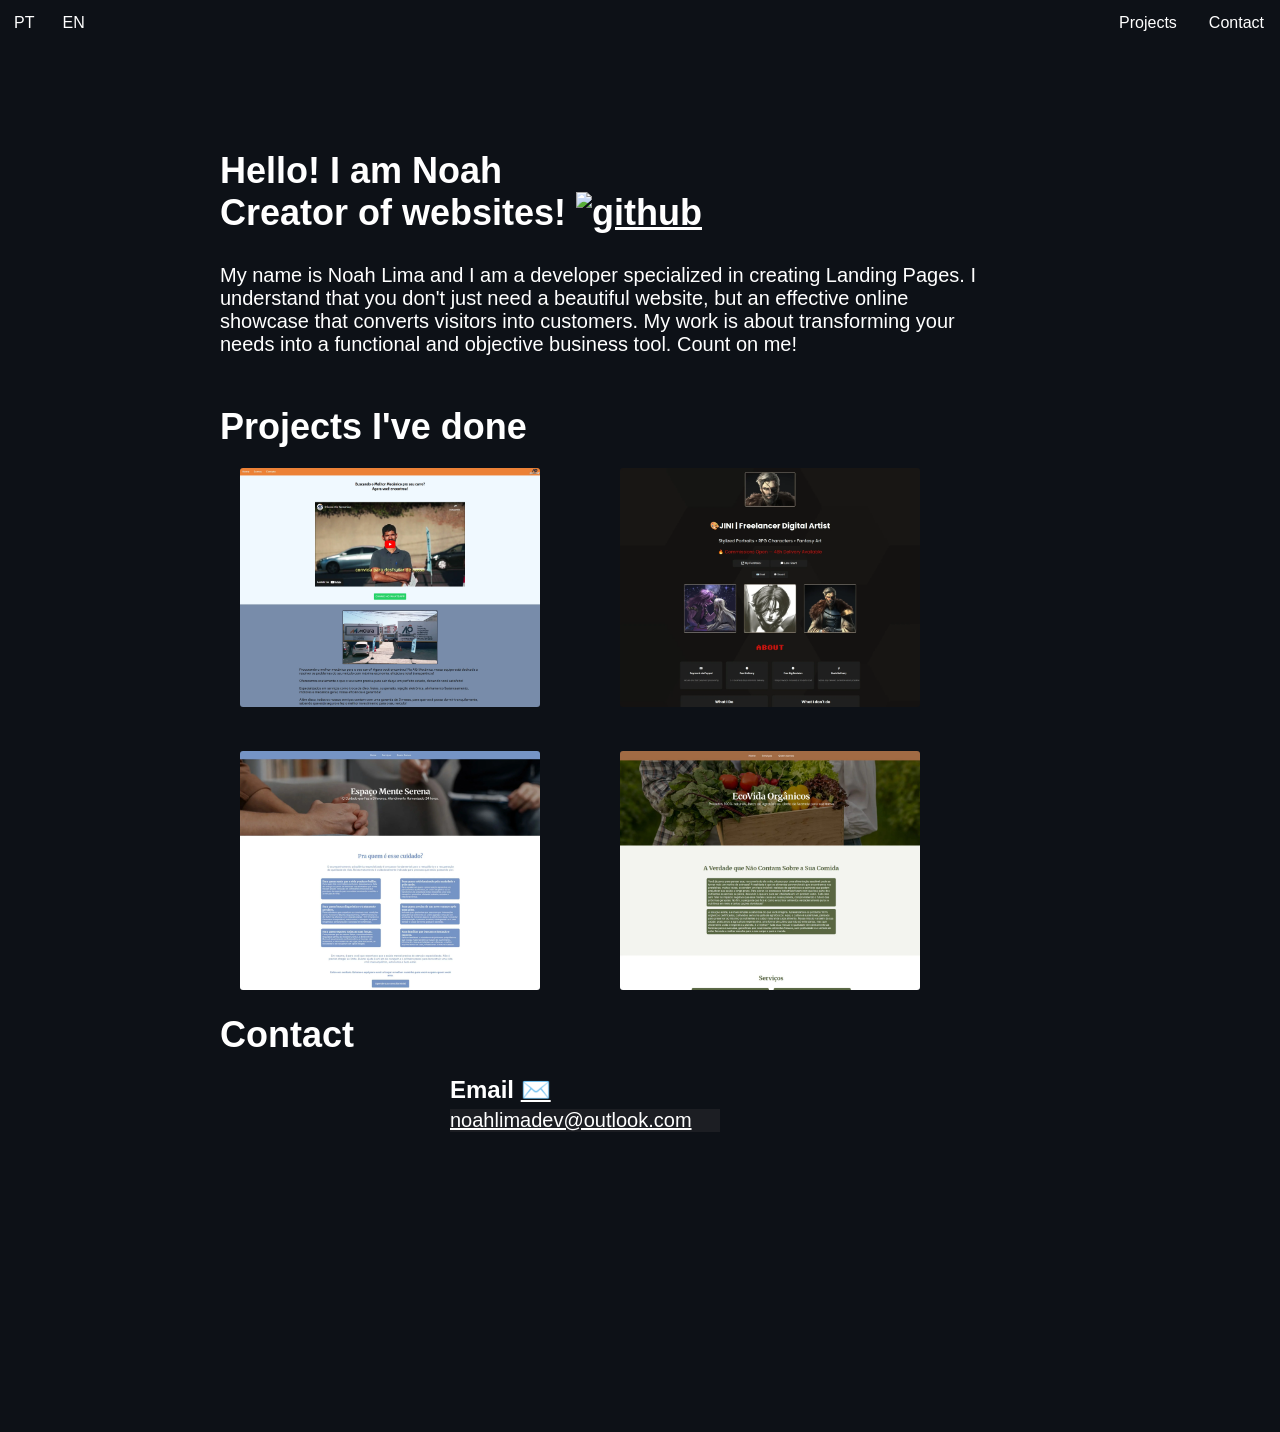
==== indexEnglish.html @ e2fb1288 "Add files via upload" ====
<!DOCTYPE html>
<html lang="EN">
    <head>
        <title>Noah Lima Portifolio</title>
        <meta charset="utf-8">
        <meta name="viewport" content="width=device-width, initial-scale=1.0, maximum-scale=1.0">
        <meta http-equiv="X-UA-Compatible" content="ie=edge" />
        <meta property="og:url" content="https://noah-portifolio.web.app/">
        <meta property="og:description" content="Projects of Noah Lima Developer. Click to know more about it">
        <link rel="icon" href="favicon.ico" type="image/x-icon">
        <meta name="theme-color" content="#0D1117">
        <link href="style.css" type="text/css" rel="stylesheet">
    </head>
    <body>
        <section class="topo">
            <ul class="menu">
                <li><a href="#contato">Contact</a></li>
                <li><a href="#projetos">Projects</a></li>
            </ul>
            
            <ul class="language">
                <li><a href="index.html">PT</a></li>
                <li><a href="indexEnglish.html">EN</a></li>
            </ul>

        </section>

        <script>
            document.addEventListener("DOMContentLoaded", function () {
            var menuLinks = document.querySelectorAll(".menu a");
      
          menuLinks.forEach(function (link) {
              link.addEventListener("click", function (e) {
                  e.preventDefault(); 
                  var targetId = this.getAttribute("href").substring(1); 
      
                  var targetElement = document.getElementById(targetId); 
      
                  if (targetElement) {
                      window.scrollTo({
                          top: targetElement.offsetTop,
                          behavior: "smooth",
                      });
                  }
              });
          });
      });
      
        </script>

        <section class="Introdução">
            <div class="titulo">
                    <h2 lang="en">Hello! I am Noah <!-- <a target="_blank" href="https://www.canva.com/design/DAF1jCitFOg/_jFdeD550dK8Uc38kathvA/edit"><img width="48" height="48" src="https://img.icons8.com/color/48/literature--v1.png" alt="literature--v1"/></a> --> </h2>
                    <h2 lang="en">Creator of websites! <a target="_blank" href="https://github.com/Solamento02"><img width="50" height="50" src="https://img.icons8.com/badges/50/github.png" alt="github"/></a></h2>

                    <p lang="en">
                        My name is Noah Lima and I am a developer specialized in creating Landing Pages. I understand that you don't just need a beautiful website, but an effective online showcase that converts visitors into customers. My work is about transforming your needs into a functional and objective business tool. Count on me!
                    </p>

                <!-- <div class="tecno">
                    <h2 lang="en">Technologies</h2>
                </div>    
                    <p lang="en">
                         Node.js | JavaScript | React.js | React Native
                    </p> -->


            </div>
        </section>

        <section class="Github">
            <div id="projetos"></id>
                <h2 lang="pt-BR">Projects I've done</h2>
                <div class="projeto-container">
                    <div class="projeto">
                            <a target="_blank" href="https://oficina-aloo.web.app/">
                            <img src="imagens/alo-mecanica.webp" width="350px" alt="Website Mechanical Workshop" title="Website Mechanical Workshop"></a>
                    </div>

                    <div class="projeto">
                        <a target="_blank" href="https://jini-portifolio.vercel.app/">
                        <img src="imagens/jini.webp" width="350px" alt="Website Portfolio Artist" title="Website Portifolio Artist" > </a>
                    </div>

                    <div class="projeto">
                        <a target="_blank" href="https://clinica-espaco-mente-serena.vercel.app/">
                            <img src="imagens/clinica-serena.webp" width="350px" alt="Clinical therapy" title="Website Clinical Therapy"> 
                        </a>
                    </div>

                    <div class="projeto">
                        <a target="_blank" href="https://eco-vida-organicos.vercel.app/">
                            <img src="imagens/ecovida-organicos.webp" width="350px" alt="Website Organic Food" title="Website Organic Food">
                        </a>
                    </div>
                    
                </div>
            </div>
        </section>

        <section class="contato">
            <div id="contato"></id>
                <h2 lang="en">Contact</h2>
                <div class="bloco">
                    <h1>Email <a target="_blank" href="mailto:noahlimadev@outlook.com">✉️</h1>
                    <p>noahlimadev@outlook.com</p></a>
                </div>
        </section>

    </body>
</html>
---- style.css ----
*{
    margin: 0;
    padding: 0;
    font-family: -apple-system, BlinkMacSystemFont, "Segoe UI", "Noto Sans", Helvetica, Arial, sans-serif, "Apple Color Emoji", "Segoe UI Emoji";
    background-color: #0D1117;
    color: #FFFFFF;
}

.center{
    max-width: 1200px;
    margin: 0 auto;
    padding: 20px;
    text-align: center;
}

.menu li{
    float: right;
}

.menu li{
    display: inline-block;
}

.menu li a{
    display: block;
    padding: 14px 16px;
    text-decoration: none;
}

.menu li a:hover{
    text-decoration: line-through;
}

.language li{
    display: inline-block;
}

.language li{
    float: left;
}

.language li a{
    display: block;
    padding: 14px;
    text-decoration: none;
}

.language li a:hover{
    text-decoration: line-through;
}

.titulo {
    padding-bottom: 50px;
    padding-top: 150px;
    padding-left: 200px;
}

.titulo {
    width: 800px;
}

.titulo h2{
    font-size: 36px;
    padding-left: 20px;
}

.titulo p{
    padding-left: 20px;
    padding-top: 30px;
    font-size: 20px;
    margin: 0 auto;
}

.outrem {
    padding-left: 200px;
    padding-bottom: 50px;
}

.outrem h2 {
    font-size: 36px;
    padding: 20px;
}

.tecno h2{
    padding-top: 30px;
}

.curriculo {
    padding-left: 1000px ;
}

.Github {
    padding-left: 200px;
}

.Github h2{
    font-size: 36px;
    padding-left: 20px;
    margin: 0 auto;
}

.projeto-container{
    display: flex;
    justify-content: flex-start;
    flex-wrap: wrap;
}

.projeto {
    padding: 20px;
}

.projeto img{
    width: 100%;
}

.projeto img{
    width: 300px;
    margin: 0 20px;
    transition: 1s ease;
    transition: transform 0.3s;
    border-radius: 3px;
}

.projeto img:hover {
    transform: scale(0.9);
    opacity: 0.9;
    transition: 1s ease;
}

.contato {
    padding-bottom: 300px;
    padding-left: 200px;
}

.contato h2{
    font-size: 36px;
    margin: 0 auto;
    padding-left: 20px;
}

.contato p{
    font-size: 20px;
    width: 270px;
    background-color: #4444;
}

.bloco h1{
    margin-bottom: 5px;
}

.bloco {
    margin-top: 20px;
    margin-left: 250px;
    text-decoration: none;
}

.whatsapp-button a{
    text-decoration: none;
    background-color: #25d366;
    width: 200px;
    padding: 10px;
    font-weight: bold;
    text-align: center;
    border-radius: 3px;
    cursor: pointer;
}


@media screen and (max-width: 768px){
    .projeto-container{flex-direction: column;}
        .titulo, .Github, .contato , .outrem {
            padding-left: 2px;
        }

        .titulo {
            width: 100%;
        }

        .projeto img {
            width: 320px;
        }

        .projeto img:hover {
            transform: none;
        }
    
        .bloco {
            margin-left: 20px;
        }
    }
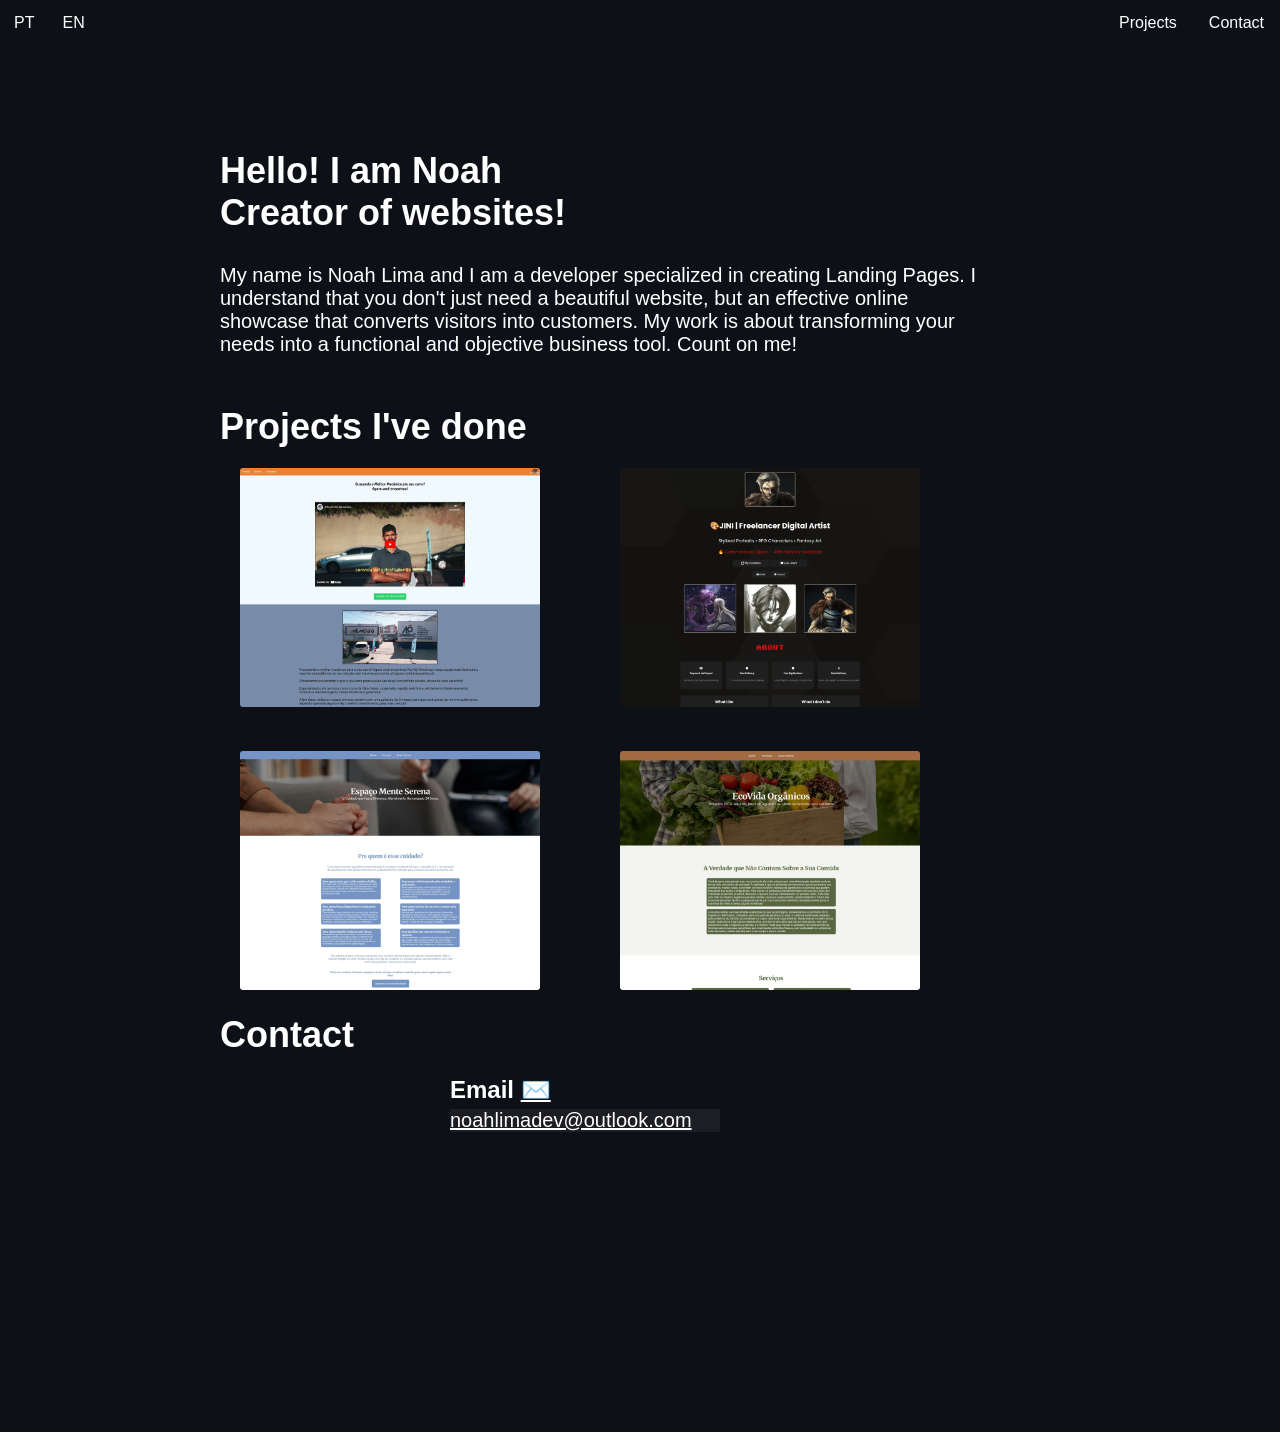
==== commit 02499e79: "Change title and enhance SEO in indexEnglish.html Updated the title and added SEO meta tags for bett" ====
--- a/indexEnglish.html
+++ b/indexEnglish.html
@@ -2,15 +2,30 @@
 <!DOCTYPE html>
 <html lang="EN">
     <head>
-        <title>Noah Lima Portifolio</title>
+        <title>Noah Lima | Website Creator</title>
         <meta charset="utf-8">
         <meta name="viewport" content="width=device-width, initial-scale=1.0, maximum-scale=1.0">
         <meta http-equiv="X-UA-Compatible" content="ie=edge" />
-        <meta property="og:url" content="https://noah-portifolio.web.app/">
         <meta property="og:description" content="Projects of Noah Lima Developer. Click to know more about it">
         <link rel="icon" href="favicon.ico" type="image/x-icon">
         <meta name="theme-color" content="#0D1117">
         <link href="style.css" type="text/css" rel="stylesheet">
+        <link rel="icon" href="favicon.ico" type="image/x-icon">
+
+        <!-- SEO -->
+        <meta name="description" content="Noah Lima creates optimized landing pages that convert visitors into customers. Transform your needs into an objective business tool. Request your quote!">
+        <meta name="keywords" content="landing page development, specialized landing page developer, create converting landing page, landing page for business, professional landing page, transform website into business tool, how to create a landing page that converts">
+        <meta name="robots" content="index, follow">
+        <meta name="googlebot" content="index, follow">
+        <meta property="og:title" content="Noah Lima - Landing Pages | Website Creator">
+        <meta property="og:site_name" content="Noah Lima - Landing Pages | Website Creator">
+        <meta property="og:locale" content="en_US">
+        <meta property="og:description" content="Noah Lima creates optimized landing pages that convert visitors into customers. Transform your needs into an objective business tool. Request your quote!">
+        <meta itemprop="description" content="Noah Lima creates optimized landing pages that convert visitors into customers. Transform your needs into an objective business tool. Request your quote!">
+        <meta property="og:url" content="http://noah-lima.com/">
+        <meta property="og:image:type" content="image/png">
+        <meta itemprop="name" content="Noah Lima - Landing Pages | Website Creator">
+
     </head>
     <body>
         <section class="topo">
@@ -52,7 +67,7 @@
         <section class="Introdução">
             <div class="titulo">
                     <h2 lang="en">Hello! I am Noah <!-- <a target="_blank" href="https://www.canva.com/design/DAF1jCitFOg/_jFdeD550dK8Uc38kathvA/edit"><img width="48" height="48" src="https://img.icons8.com/color/48/literature--v1.png" alt="literature--v1"/></a> --> </h2>
-                    <h2 lang="en">Creator of websites! <a target="_blank" href="https://github.com/Solamento02"><img width="50" height="50" src="https://img.icons8.com/badges/50/github.png" alt="github"/></a></h2>
+                    <h2 lang="en">Creator of websites! <!-- <a target="_blank" href="https://github.com/Solamento02"><img width="50" height="50" src="https://img.icons8.com/badges/50/github.png" alt="github"/></a> --> </h2>
 
                     <p lang="en">
                         My name is Noah Lima and I am a developer specialized in creating Landing Pages. I understand that you don't just need a beautiful website, but an effective online showcase that converts visitors into customers. My work is about transforming your needs into a functional and objective business tool. Count on me!
@@ -109,4 +124,4 @@
         </section>
 
     </body>
-</html>+</html>
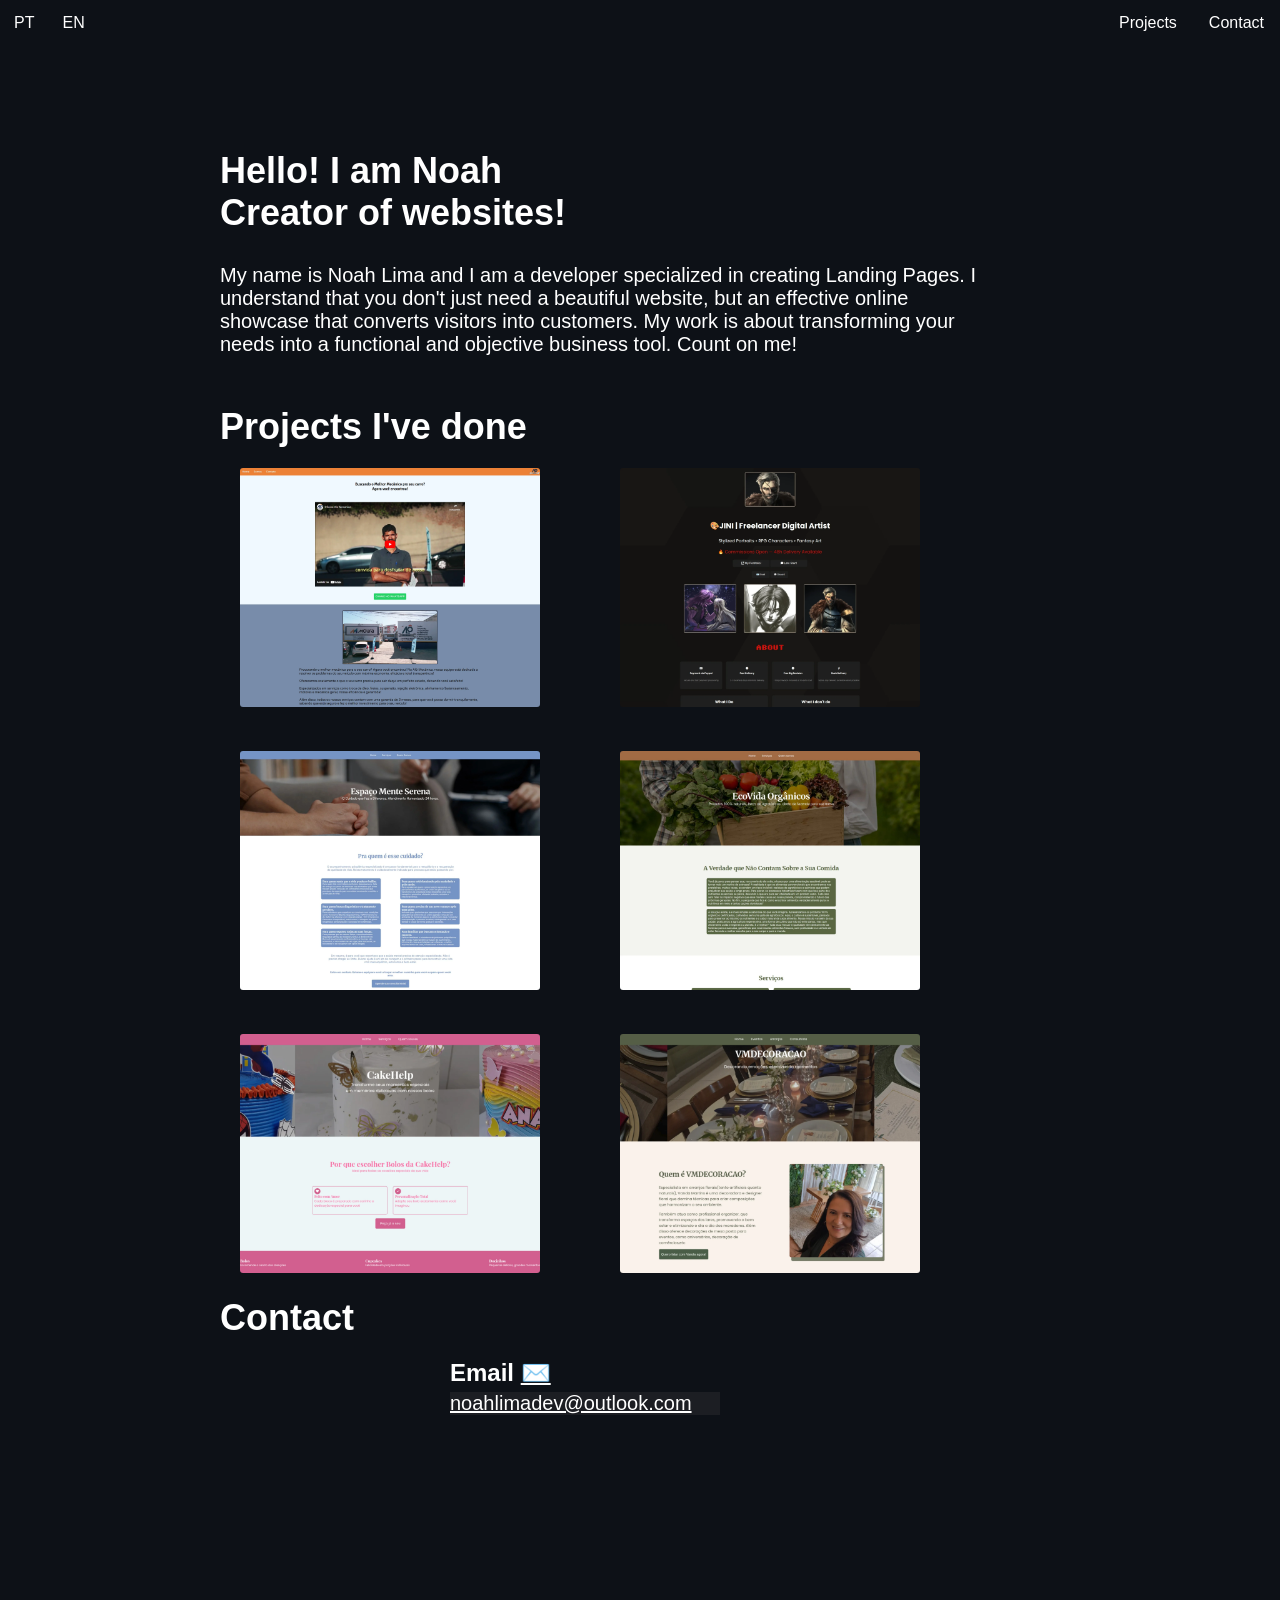
==== commit 53c3babb: "Atualizando novos sites" ====
--- a/indexEnglish.html
+++ b/indexEnglish.html
@@ -89,7 +89,7 @@
                 <h2 lang="pt-BR">Projects I've done</h2>
                 <div class="projeto-container">
                     <div class="projeto">
-                            <a target="_blank" href="https://oficina-aloo.web.app/">
+                            <a target="_blank" href="https://alo-mecanica.vercel.app/">
                             <img src="imagens/alo-mecanica.webp" width="350px" alt="Website Mechanical Workshop" title="Website Mechanical Workshop"></a>
                     </div>
 
@@ -109,6 +109,19 @@
                             <img src="imagens/ecovida-organicos.webp" width="350px" alt="Website Organic Food" title="Website Organic Food">
                         </a>
                     </div>
+
+                    <div class="projeto">
+                        <a target="_blank" href="https://cakehelp.vercel.app/">
+                            <img src="imagens/cake-help.webp" width="350px" alt="Website Cake Help" title="Website Cake Help">
+                        </a>
+                    </div>
+
+
+                    <div class="projeto">
+                        <a target="_blank" href="https://www.vmdecoracao.com/">
+                            <img src="imagens//vmdecoracao.webp" width="350px" alt="Website Vm Decoracao" title="Website Vm Decoracao">
+                        </a>
+                    </div>
                     
                 </div>
             </div>
